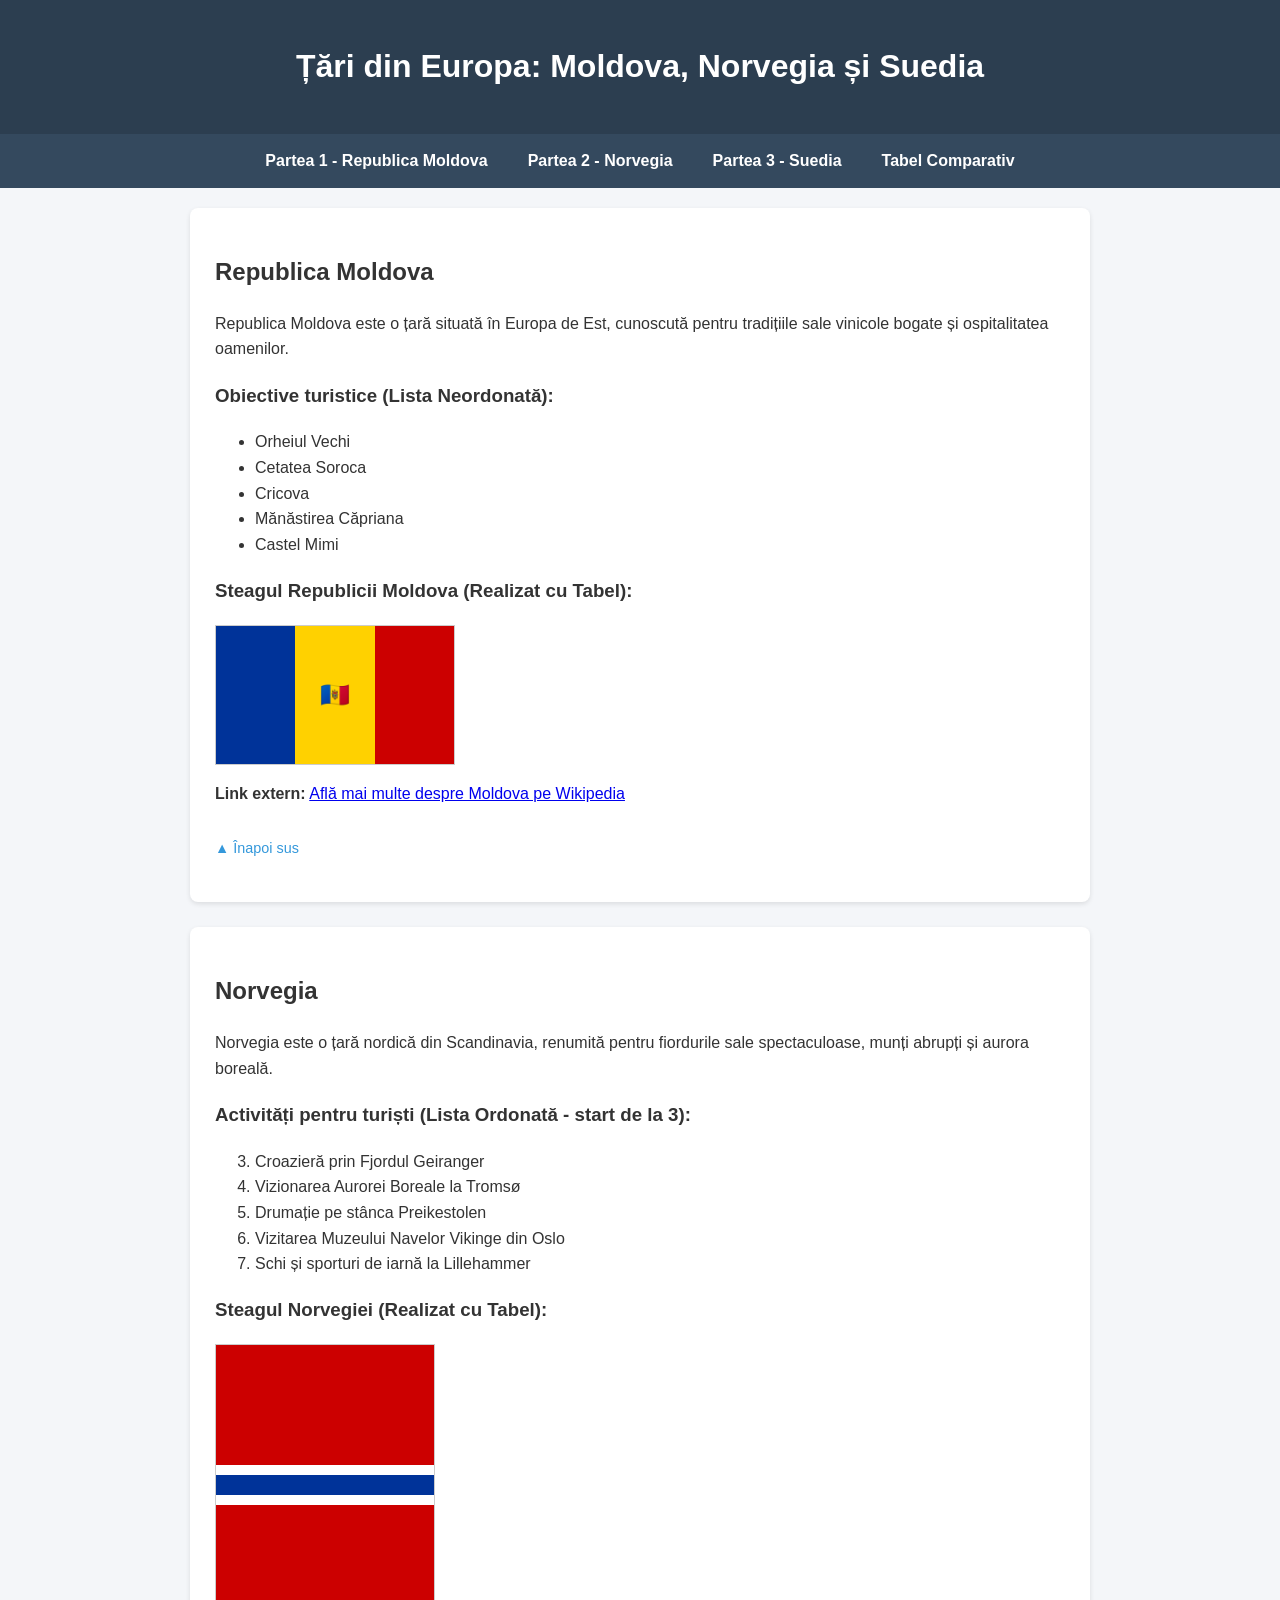
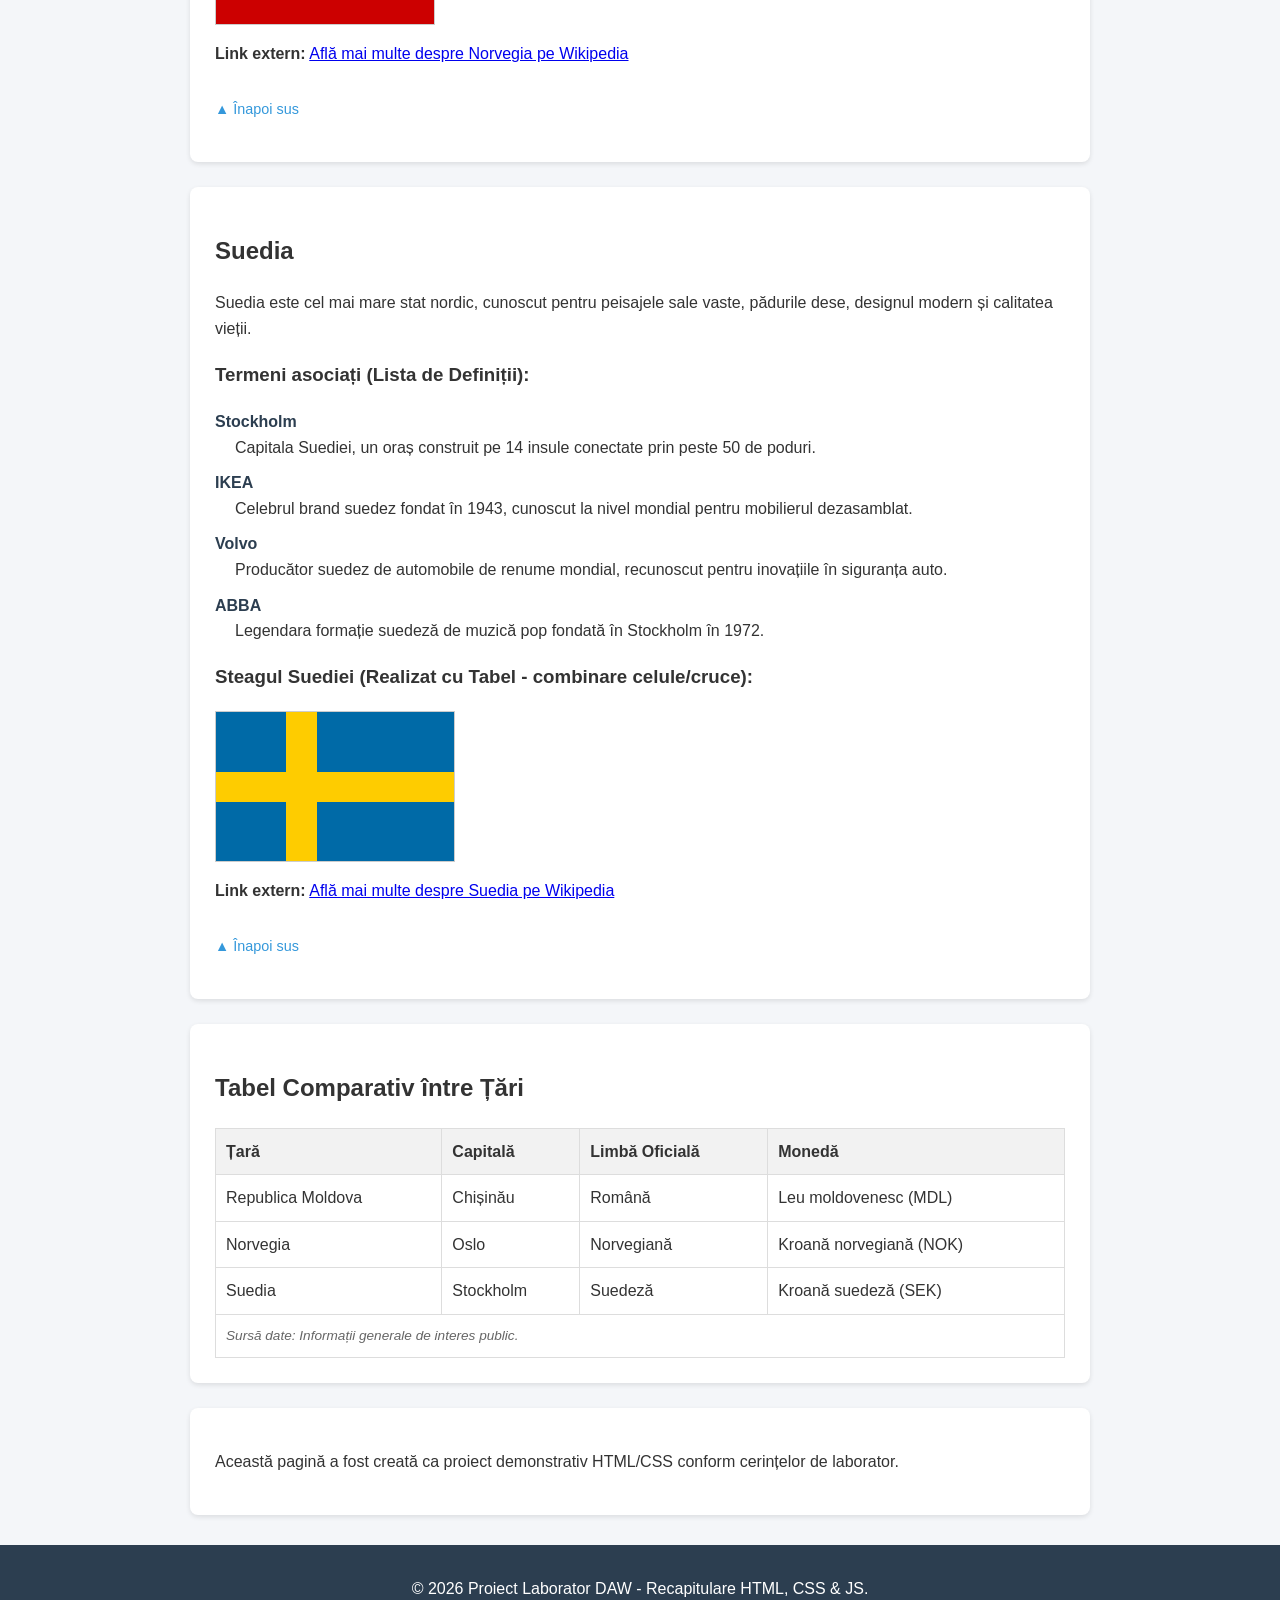
==== lab2/index.html @ 14c373bf "wip" ====
<!DOCTYPE html>
<html lang="ro">
<head>
    <meta charset="UTF-8">
    <meta name="viewport" content="width=device-width, initial-scale=1.0">
    <title>Informații despre Țări - Moldova, Norvegia, Suedia</title>
    <link rel="stylesheet" href="style.css">
</head>
<body>

    <header id="top">
        <h1>Țări din Europa: Moldova, Norvegia și Suedia</h1>
    </header>

    
    <nav>
        <ul>
            <li><a href="#moldova">Partea 1 - Republica Moldova</a></li>
            <li><a href="#norvegia">Partea 2 - Norvegia</a></li>
            <li><a href="#suedia">Partea 3 - Suedia</a></li>
            <li><a href="#comparatie">Tabel Comparativ</a></li>
        </ul>
    </nav>

    
    <div class="container">

        
        <div id="moldova" class="country-card">
            <section>
                <h2>Republica Moldova</h2>
                <p>Republica Moldova este o țară situată în Europa de Est, cunoscută pentru tradițiile sale vinicole bogate și ospitalitatea oamenilor.</p>
                
                <h3>Obiective turistice (Lista Neordonată):</h3>
                <ul>
                    <li>Orheiul Vechi</li>
                    <li>Cetatea Soroca</li>
                    <li>Cricova</li>
                    <li>Mănăstirea Căpriana</li>
                    <li>Castel Mimi</li>
                </ul>

                <h3>Steagul Republicii Moldova (Realizat cu Tabel):</h3>
                <table class="flag flag-moldova">
                    <tr>
                        <td class="blue"></td>
                        <td class="yellow"><span class="emblem">🇲🇩</span></td>
                        <td class="red"></td>
                    </tr>
                </table>

                <p><strong>Link extern:</strong> <a href="https://ro.wikipedia.org/wiki/Republica_Moldova" target="_blank">Află mai multe despre Moldova pe Wikipedia</a></p>
                
                <p><a href="#top" class="back-top">▲ Înapoi sus</a></p>
            </section>
        </div>

        <!-- DIV 2: Partea 2 - Norvegia -->
        <div id="norvegia" class="country-card">
            <section>
                <h2>Norvegia</h2>
                <p>Norvegia este o țară nordică din Scandinavia, renumită pentru fiordurile sale spectaculoase, munți abrupți și aurora boreală.</p>
                
                <h3>Activități pentru turiști (Lista Ordonată - start de la 3):</h3>
                <ol start="3">
                    <li>Croazieră prin Fjordul Geiranger</li>
                    <li>Vizionarea Aurorei Boreale la Tromsø</li>
                    <li>Drumație pe stânca Preikestolen</li>
                    <li>Vizitarea Muzeului Navelor Vikinge din Oslo</li>
                    <li>Schi și sporturi de iarnă la Lillehammer</li>
                </ol>

                <h3>Steagul Norvegiei (Realizat cu Tabel):</h3>
                <table class="flag flag-norway">
                    <tr class="r1"><td class="red"></td><td class="red"></td><td class="white"></td><td class="blue"></td><td class="white"></td><td class="red"></td><td class="red"></td></tr>
                    <tr class="r1"><td class="red"></td><td class="red"></td><td class="white"></td><td class="blue"></td><td class="white"></td><td class="red"></td><td class="red"></td></tr>
                    <tr class="r-cross-w"><td class="white" colspan="7"></td></tr>
                    <tr class="r-cross-b"><td class="blue" colspan="7"></td></tr>
                    <tr class="r-cross-w"><td class="white" colspan="7"></td></tr>
                    <tr class="r1"><td class="red"></td><td class="red"></td><td class="white"></td><td class="blue"></td><td class="white"></td><td class="red"></td><td class="red"></td></tr>
                    <tr class="r1"><td class="red"></td><td class="red"></td><td class="white"></td><td class="blue"></td><td class="white"></td><td class="red"></td><td class="red"></td></tr>
                </table>

                <p><strong>Link extern:</strong> <a href="https://ro.wikipedia.org/wiki/Norvegia" target="_blank">Află mai multe despre Norvegia pe Wikipedia</a></p>
                
                <p><a href="#top" class="back-top">▲ Înapoi sus</a></p>
            </section>
        </div>

        <div id="suedia" class="country-card">
            <section>
                <h2>Suedia</h2>
                <p>Suedia este cel mai mare stat nordic, cunoscut pentru peisajele sale vaste, pădurile dese, designul modern și calitatea vieții.</p>
                
                <h3>Termeni asociați (Lista de Definiții):</h3>
                <dl>
                    <dt>Stockholm</dt>
                    <dd>Capitala Suediei, un oraș construit pe 14 insule conectate prin peste 50 de poduri.</dd>
                    
                    <dt>IKEA</dt>
                    <dd>Celebrul brand suedez fondat în 1943, cunoscut la nivel mondial pentru mobilierul dezasamblat.</dd>
                    
                    <dt>Volvo</dt>
                    <dd>Producător suedez de automobile de renume mondial, recunoscut pentru inovațiile în siguranța auto.</dd>
                    
                    <dt>ABBA</dt>
                    <dd>Legendara formație suedeză de muzică pop fondată în Stockholm în 1972.</dd>
                </dl>

                <h3>Steagul Suediei (Realizat cu Tabel - combinare celule/cruce):</h3>
                <table class="flag flag-sweden">
                    <tr class="row-top">
                        <td class="sw-blue"></td>
                        <td class="sw-yellow"></td>
                        <td class="sw-blue"></td>
                    </tr>
                    <tr class="row-middle">
                        <td class="sw-yellow" colspan="3"></td>
                    </tr>
                    <tr class="row-bottom">
                        <td class="sw-blue"></td>
                        <td class="sw-yellow"></td>
                        <td class="sw-blue"></td>
                    </tr>
                </table>

                <p><strong>Link extern:</strong> <a href="https://ro.wikipedia.org/wiki/Suedia" target="_blank">Află mai multe despre Suedia pe Wikipedia</a></p>
                
                <p><a href="#top" class="back-top">▲ Înapoi sus</a></p>
            </section>
        </div>

        <!-- DIV 4: Tabel Comparativ -->
        <div id="comparatie" class="country-card">
            <h2>Tabel Comparativ între Țări</h2>
            <table class="comparison-table">
                <thead>
                    <tr>
                        <th>Țară</th>
                        <th>Capitală</th>
                        <th>Limbă Oficială</th>
                        <th>Monedă</th>
                    </tr>
                </thead>
                <tbody>
                    <tr>
                        <td>Republica Moldova</td>
                        <td>Chișinău</td>
                        <td>Română</td>
                        <td>Leu moldovenesc (MDL)</td>
                    </tr>
                    <tr>
                        <td>Norvegia</td>
                        <td>Oslo</td>
                        <td>Norvegiană</td>
                        <td>Kroană norvegiană (NOK)</td>
                    </tr>
                    <tr>
                        <td>Suedia</td>
                        <td>Stockholm</td>
                        <td>Suedeză</td>
                        <td>Kroană suedeză (SEK)</td>
                    </tr>
                </tbody>
                <tfoot>
                    <tr>
                        <td colspan="4">Sursă date: Informații generale de interes public.</td>
                    </tr>
                </tfoot>
            </table>
        </div>

        <div class="country-card extra-info">
            <p>Această pagină a fost creată ca proiect demonstrativ HTML/CSS conform cerințelor de laborator.</p>
        </div>

    </div>

    <footer>
        <p>&copy; 2026 Proiect Laborator DAW - Recapitulare HTML, CSS & JS.</p>
    </footer>

    <script src="script.js"></script>
</body>
</html>
---- lab2/style.css ----
body {
    font-family: Arial, sans-serif;
    margin: 0;
    padding: 0;
    background-color: #f4f6f9;
    color: #333;
    line-height: 1.6;
}

header {
    background-color: #2c3e50;
    color: #ffffff;
    text-align: center;
    padding: 20px;
}

nav {
    background-color: #34495e;
    position: sticky;
    top: 0;
    z-index: 1000;
}

nav ul {
    list-style: none;
    margin: 0;
    padding: 0;
    display: flex;
    justify-content: center;
}

nav ul li a {
    display: block;
    color: white;
    padding: 14px 20px;
    text-decoration: none;
    font-weight: bold;
}

nav ul li a:hover {
    background-color: #1abc9c;
}

.container {
    max-width: 900px;
    margin: 20px auto;
    padding: 0 15px;
}

.country-card {
    background: #ffffff;
    border-radius: 8px;
    padding: 25px;
    margin-bottom: 25px;
    box-shadow: 0 2px 5px rgba(0,0,0,0.1);
}

dt {
    font-weight: bold;
    color: #2c3e50;
    margin-top: 10px;
}

dd {
    margin-left: 20px;
    margin-bottom: 10px;
}

.back-top {
    display: inline-block;
    margin-top: 15px;
    color: #3498db;
    text-decoration: none;
    font-size: 0.9em;
}

.flag {
    border-collapse: collapse;
    margin: 15px 0;
    border: 1px solid #ccc;
}

.flag-moldova {
    width: 240px;
    height: 140px;
}
.flag-moldova td {
    width: 33.33%;
    text-align: center;
}
.blue { background-color: #003399; }
.yellow { background-color: #FFD100; }
.red { background-color: #CC0000; }
.emblem { font-size: 24px; }

.flag-norway {
    width: 220px;
    height: 160px;
}
.flag-norway td {
    padding: 0;
}
.flag-norway tr.r1 { height: 60px; }
.flag-norway tr.r-cross-w { height: 10px; }
.flag-norway tr.r-cross-b { height: 20px; }
.white { background-color: #ffffff; }

.flag-sweden {
    width: 240px;
    height: 150px;
}
.sw-blue { background-color: #006AA7; }
.sw-yellow { background-color: #FECC00; }
.flag-sweden .row-top, .flag-sweden .row-bottom { height: 60px; }
.flag-sweden .row-middle { height: 30px; }
.flag-sweden td:nth-child(1) { width: 70px; }
.flag-sweden td:nth-child(2) { width: 30px; }
.flag-sweden td:nth-child(3) { width: 140px; }

.comparison-table {
    width: 100%;
    border-collapse: collapse;
    margin-top: 15px;
}
.comparison-table th, .comparison-table td {
    border: 1px solid #ddd;
    padding: 10px;
    text-align: left;
}
.comparison-table th {
    background-color: #f2f2f2;
}
.comparison-table tfoot td {
    font-style: italic;
    font-size: 0.85em;
    color: #666;
}

footer {
    background-color: #2c3e50;
    color: white;
    text-align: center;
    padding: 15px;
    margin-top: 30px;
}
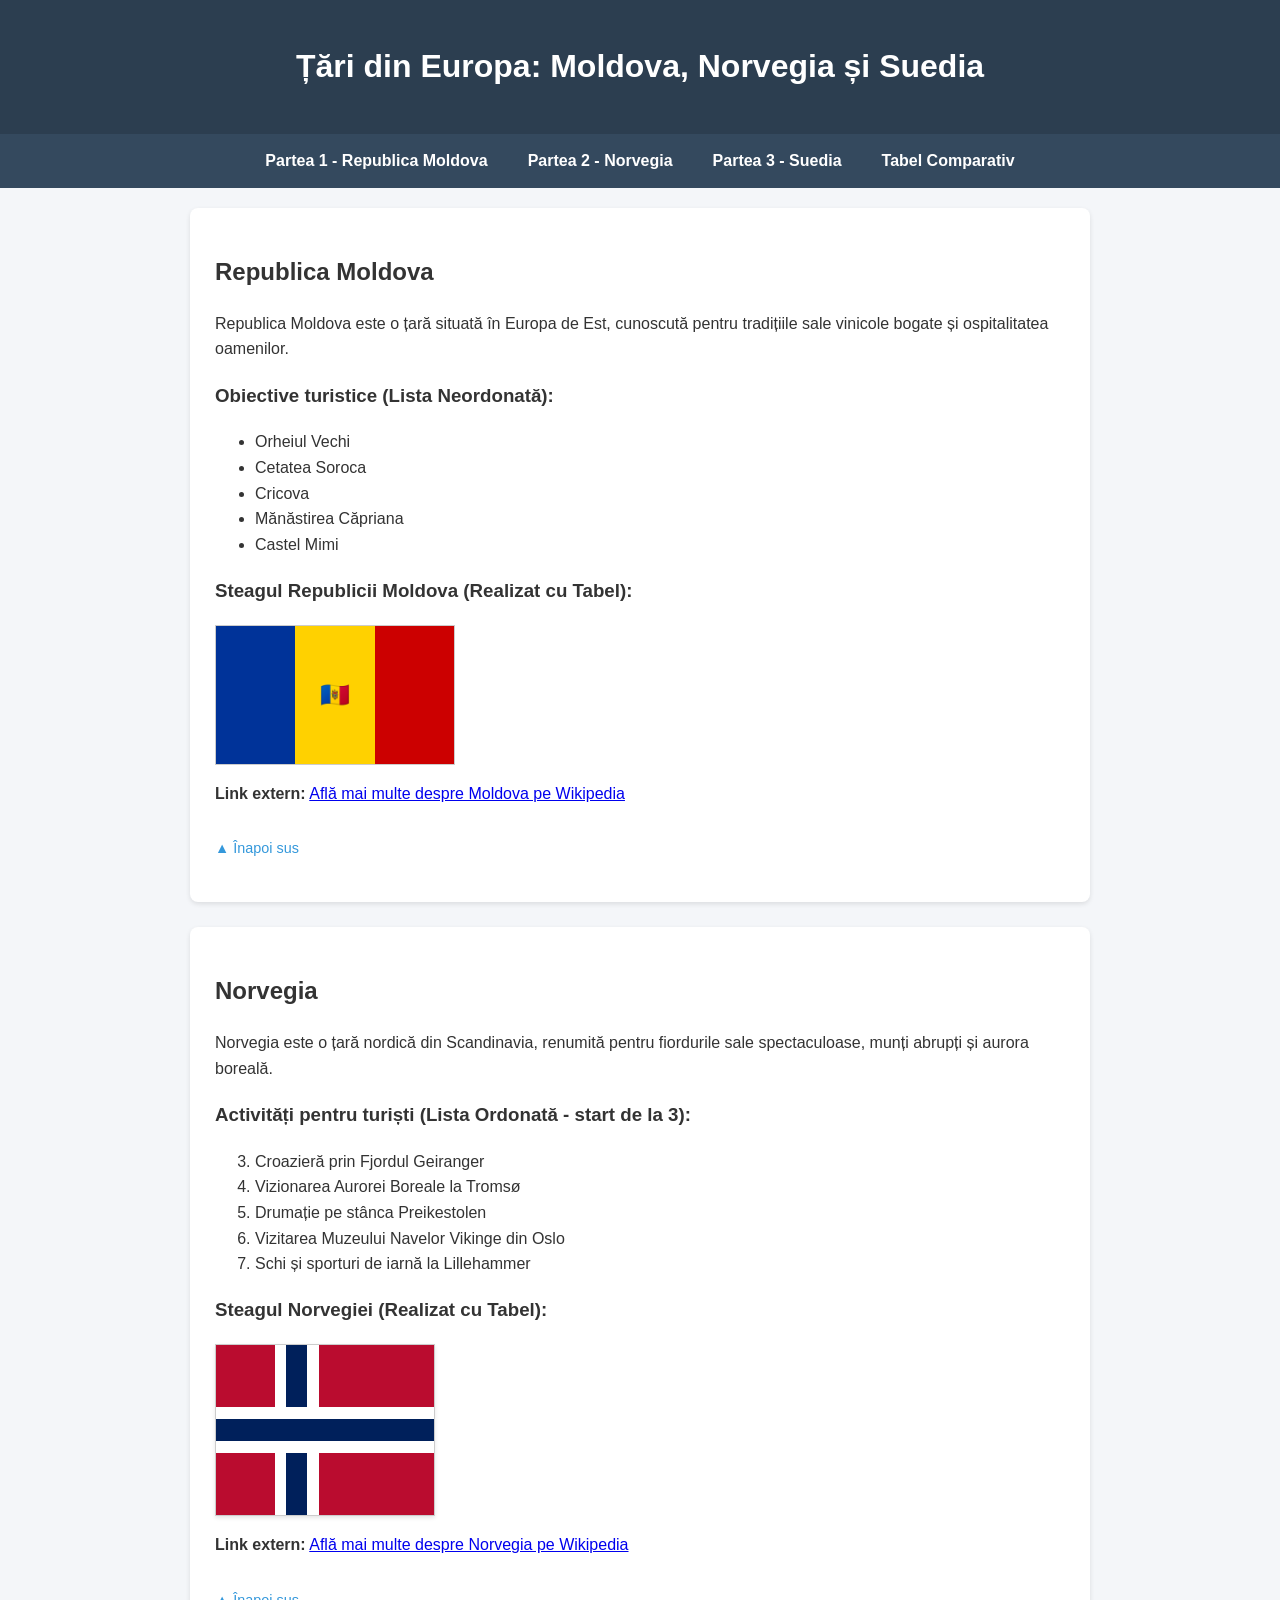
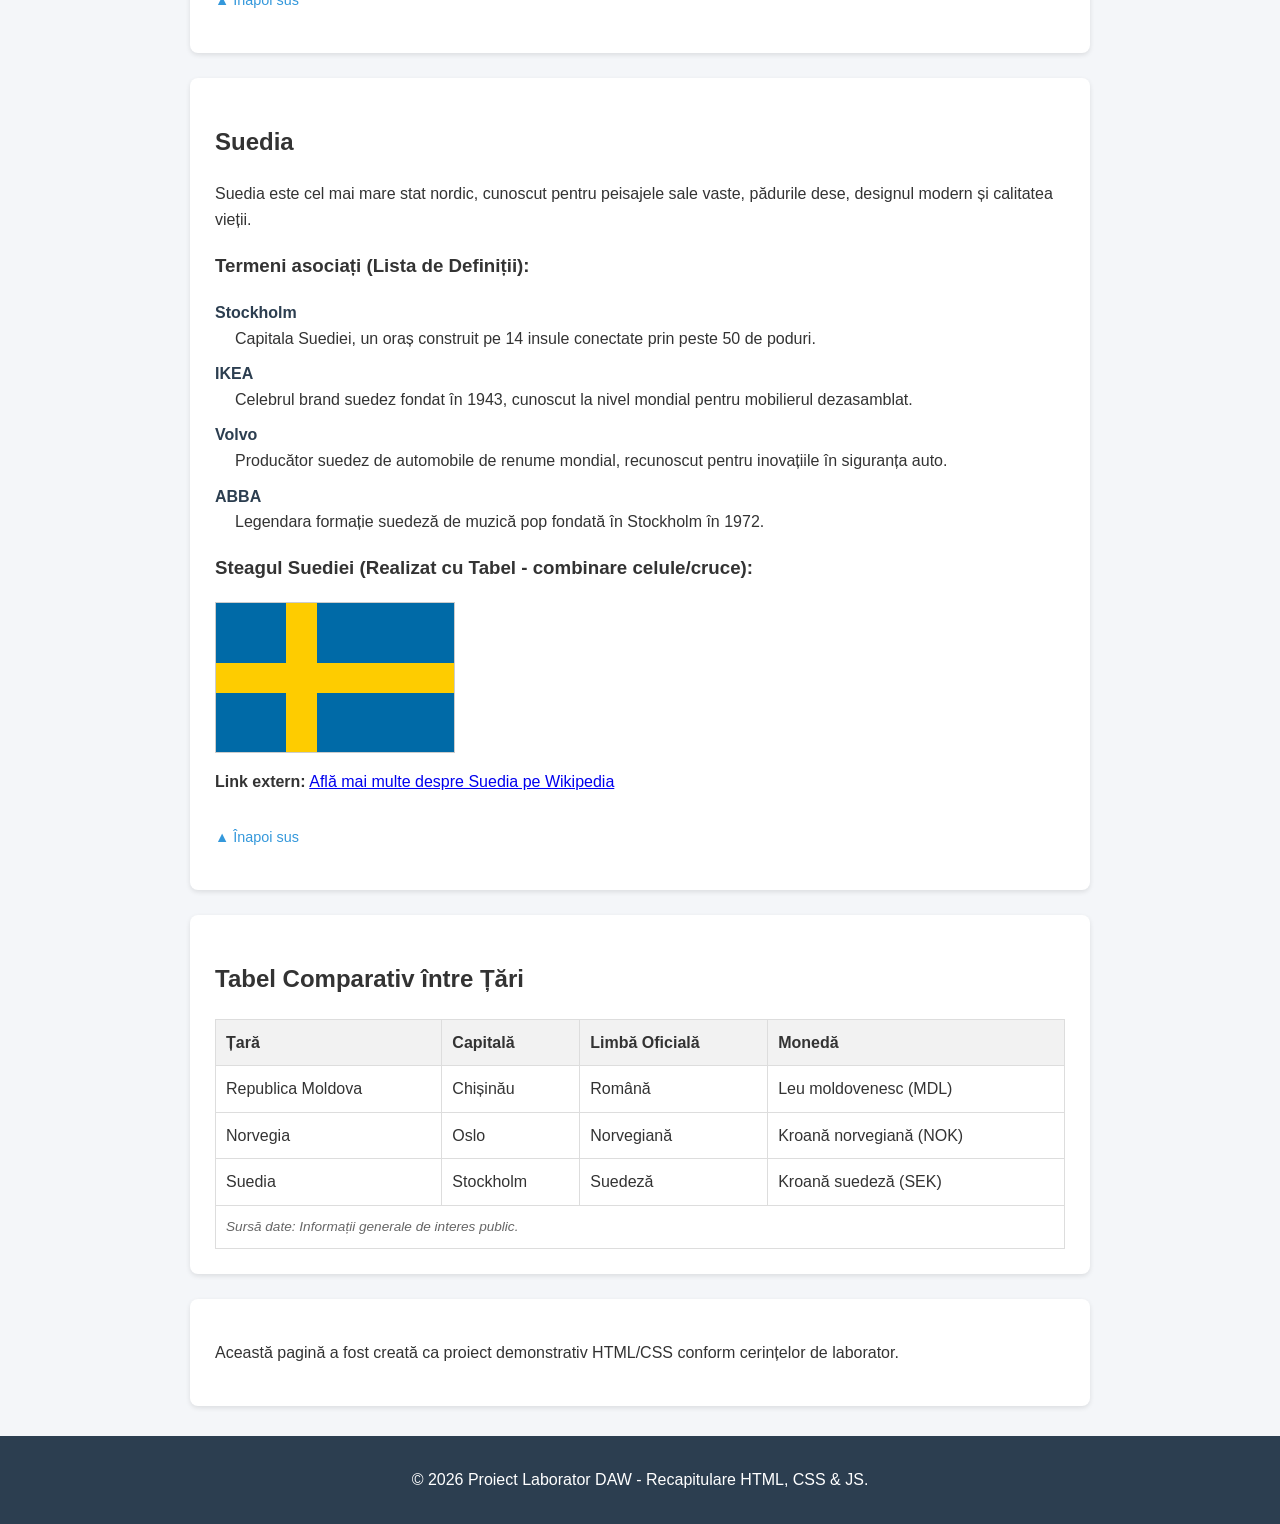
==== commit f4ad39c1: "modifications" ====
--- a/lab2/index.html
+++ b/lab2/index.html
@@ -25,7 +25,7 @@
     
     <div class="container">
 
-        
+       
         <div id="moldova" class="country-card">
             <section>
                 <h2>Republica Moldova</h2>
@@ -70,16 +70,32 @@
                     <li>Schi și sporturi de iarnă la Lillehammer</li>
                 </ol>
 
-                <h3>Steagul Norvegiei (Realizat cu Tabel):</h3>
-                <table class="flag flag-norway">
-                    <tr class="r1"><td class="red"></td><td class="red"></td><td class="white"></td><td class="blue"></td><td class="white"></td><td class="red"></td><td class="red"></td></tr>
-                    <tr class="r1"><td class="red"></td><td class="red"></td><td class="white"></td><td class="blue"></td><td class="white"></td><td class="red"></td><td class="red"></td></tr>
-                    <tr class="r-cross-w"><td class="white" colspan="7"></td></tr>
-                    <tr class="r-cross-b"><td class="blue" colspan="7"></td></tr>
-                    <tr class="r-cross-w"><td class="white" colspan="7"></td></tr>
-                    <tr class="r1"><td class="red"></td><td class="red"></td><td class="white"></td><td class="blue"></td><td class="white"></td><td class="red"></td><td class="red"></td></tr>
-                    <tr class="r1"><td class="red"></td><td class="red"></td><td class="white"></td><td class="blue"></td><td class="white"></td><td class="red"></td><td class="red"></td></tr>
-                </table>
+               <h3>Steagul Norvegiei (Realizat cu Tabel):</h3>
+<table class="flag-norway">
+    <tr>
+        <td class="bg-red w-red-left h-top"></td>
+        <td class="bg-white w-white-v"></td>
+        <td class="bg-blue w-blue-v"></td>
+        <td class="bg-white w-white-v"></td>
+        <td class="bg-red w-red-right h-top"></td>
+    </tr>
+    <tr>
+        <td class="bg-white h-white-h" colspan="5"></td>
+    </tr>
+    <tr>
+        <td class="bg-blue h-blue-h" colspan="5"></td>
+    </tr>
+    <tr>
+        <td class="bg-white h-white-h" colspan="5"></td>
+    </tr>
+    <tr>
+        <td class="bg-red w-red-left h-bottom"></td>
+        <td class="bg-white w-white-v"></td>
+        <td class="bg-blue w-blue-v"></td>
+        <td class="bg-white w-white-v"></td>
+        <td class="bg-red w-red-right h-bottom"></td>
+    </tr>
+</table>
 
                 <p><strong>Link extern:</strong> <a href="https://ro.wikipedia.org/wiki/Norvegia" target="_blank">Află mai multe despre Norvegia pe Wikipedia</a></p>
                 
@@ -130,7 +146,6 @@
             </section>
         </div>
 
-        <!-- DIV 4: Tabel Comparativ -->
         <div id="comparatie" class="country-card">
             <h2>Tabel Comparativ între Țări</h2>
             <table class="comparison-table">
--- a/lab2/style.css
+++ b/lab2/style.css
@@ -94,16 +94,27 @@
 .emblem { font-size: 24px; }
 
 .flag-norway {
+    border-collapse: collapse;
     width: 220px;
     height: 160px;
+    margin: 15px 0;
+    border: 1px solid #ccc;
+    box-shadow: 0 2px 4px rgba(0,0,0,0.1);
 }
-.flag-norway td {
-    padding: 0;
-}
-.flag-norway tr.r1 { height: 60px; }
-.flag-norway tr.r-cross-w { height: 10px; }
-.flag-norway tr.r-cross-b { height: 20px; }
-.white { background-color: #ffffff; }
+
+.bg-red { background-color: #BA0C2F; }
+.bg-white { background-color: #FFFFFF; }
+.bg-blue { background-color: #00205B; }
+
+.w-red-left { width: 60px; }
+.w-white-v { width: 10px; }
+.w-blue-v { width: 20px; }
+.w-red-right { width: 120px; }
+
+.h-top { height: 60px; }
+.h-white-h { height: 10px; }
+.h-blue-h { height: 20px; }
+.h-bottom { height: 60px; }
 
 .flag-sweden {
     width: 240px;
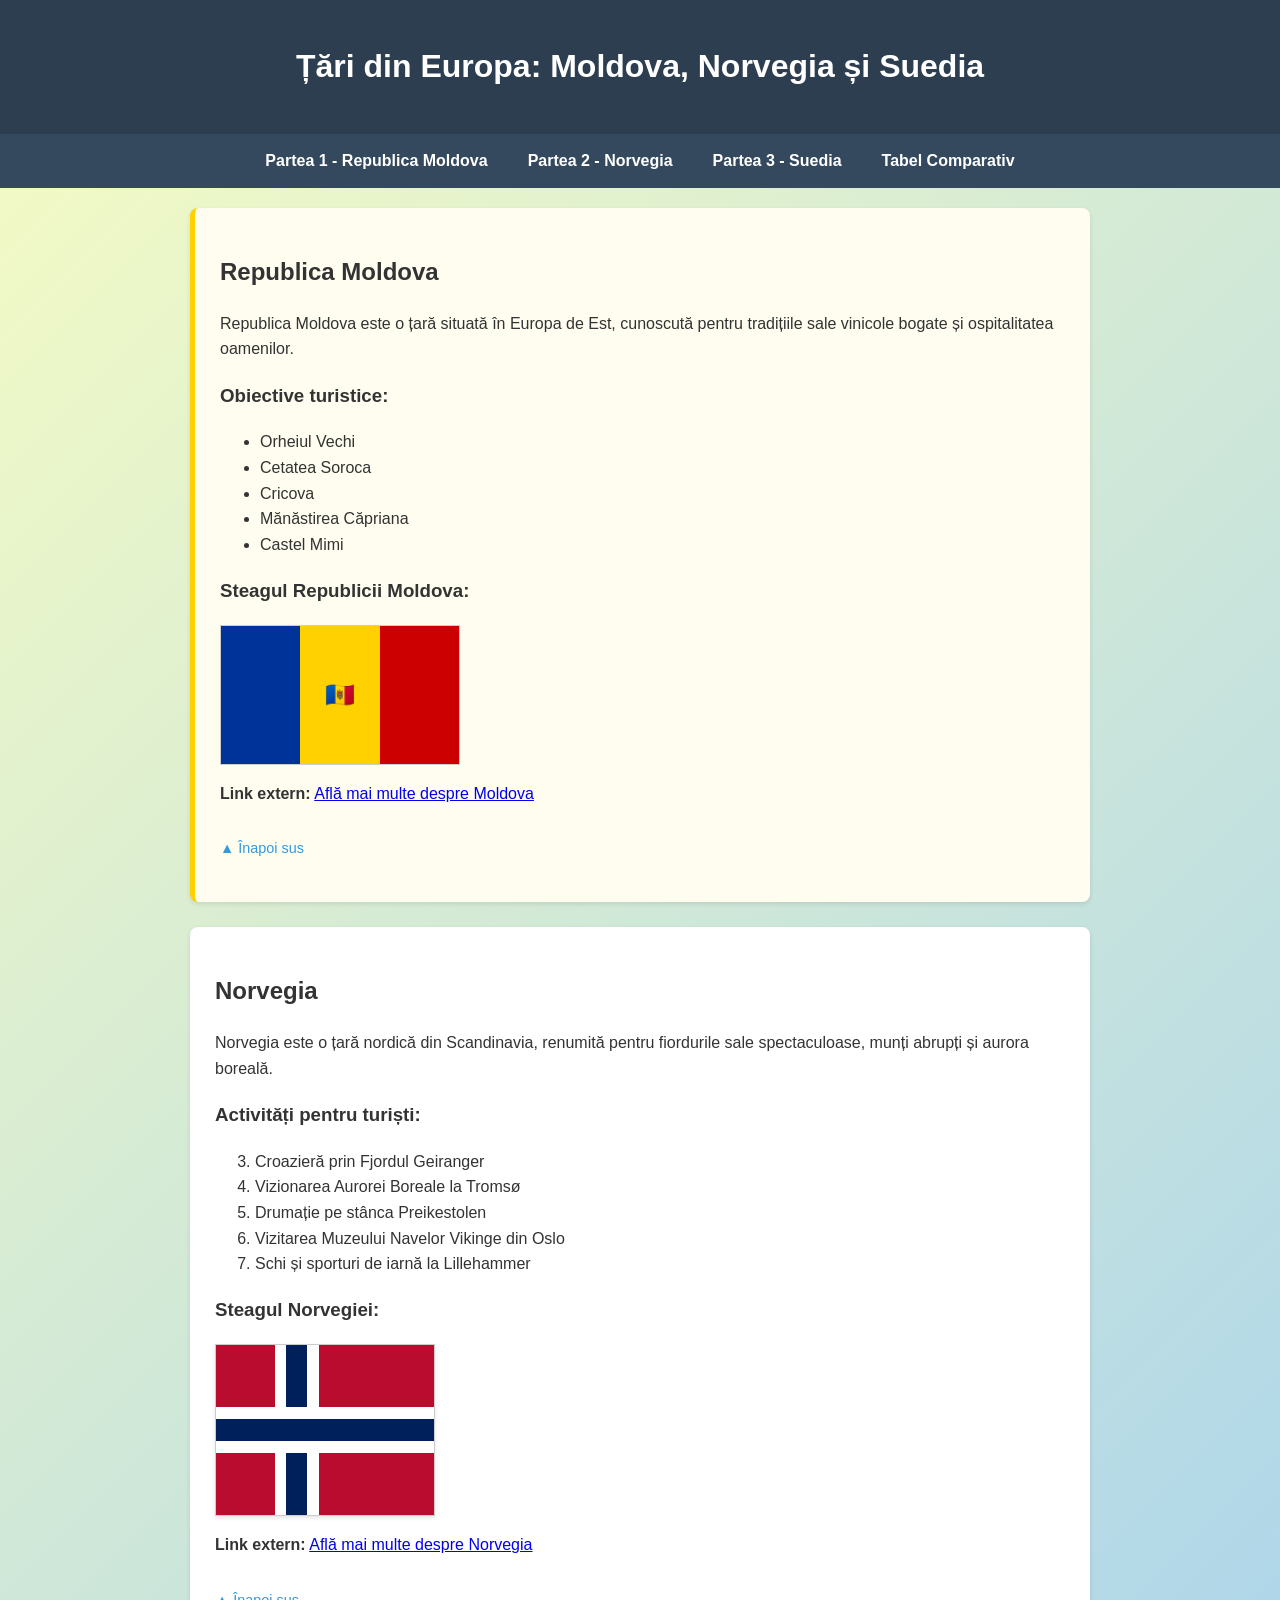
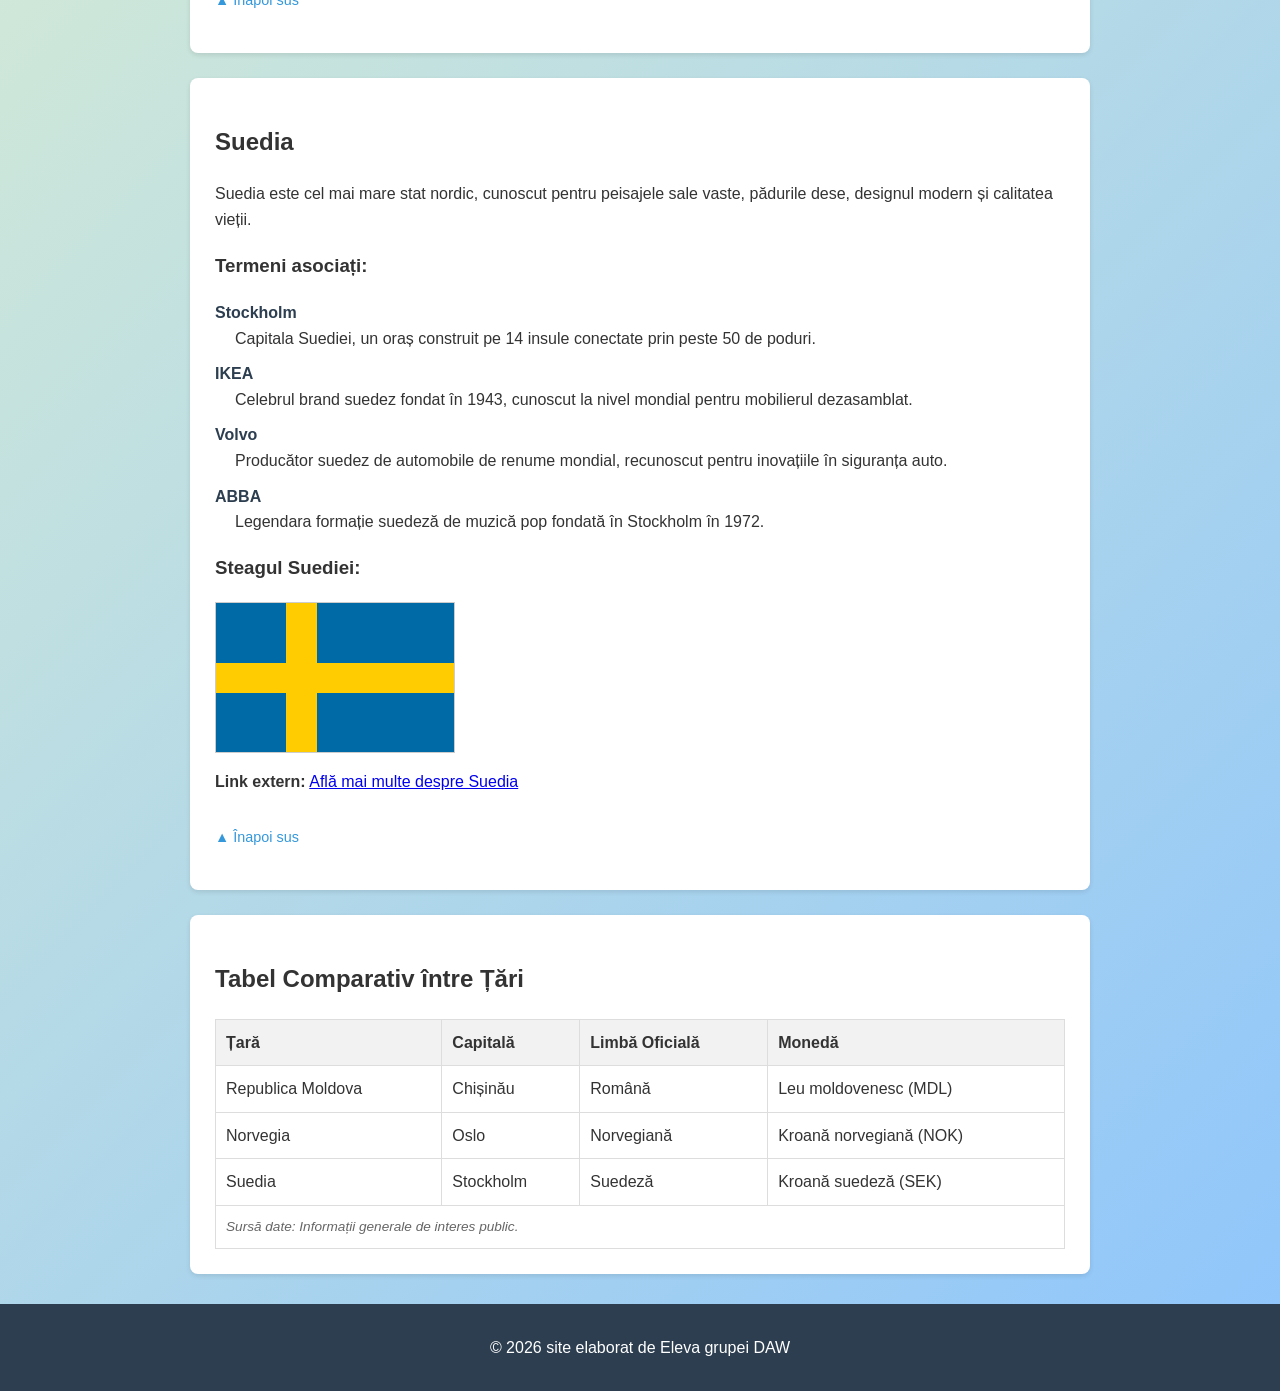
==== commit 28f00808: "wip" ====
--- a/lab2/index.html
+++ b/lab2/index.html
@@ -1,18 +1,20 @@
 <!DOCTYPE html>
 <html lang="ro">
+
 <head>
     <meta charset="UTF-8">
     <meta name="viewport" content="width=device-width, initial-scale=1.0">
     <title>Informații despre Țări - Moldova, Norvegia, Suedia</title>
     <link rel="stylesheet" href="style.css">
 </head>
+
 <body>
 
     <header id="top">
         <h1>Țări din Europa: Moldova, Norvegia și Suedia</h1>
     </header>
 
-    
+
     <nav>
         <ul>
             <li><a href="#moldova">Partea 1 - Republica Moldova</a></li>
@@ -22,16 +24,17 @@
         </ul>
     </nav>
 
-    
+
     <div class="container">
 
-       
+
         <div id="moldova" class="country-card">
             <section>
                 <h2>Republica Moldova</h2>
-                <p>Republica Moldova este o țară situată în Europa de Est, cunoscută pentru tradițiile sale vinicole bogate și ospitalitatea oamenilor.</p>
-                
-                <h3>Obiective turistice (Lista Neordonată):</h3>
+                <p>Republica Moldova este o țară situată în Europa de Est, cunoscută pentru tradițiile sale vinicole
+                    bogate și ospitalitatea oamenilor.</p>
+
+                <h3>Obiective turistice:</h3>
                 <ul>
                     <li>Orheiul Vechi</li>
                     <li>Cetatea Soroca</li>
@@ -40,7 +43,7 @@
                     <li>Castel Mimi</li>
                 </ul>
 
-                <h3>Steagul Republicii Moldova (Realizat cu Tabel):</h3>
+                <h3>Steagul Republicii Moldova:</h3>
                 <table class="flag flag-moldova">
                     <tr>
                         <td class="blue"></td>
@@ -49,19 +52,20 @@
                     </tr>
                 </table>
 
-                <p><strong>Link extern:</strong> <a href="https://ro.wikipedia.org/wiki/Republica_Moldova" target="_blank">Află mai multe despre Moldova pe Wikipedia</a></p>
-                
+                <p><strong>Link extern:</strong> <a href="https://ro.wikipedia.org/wiki/Republica_Moldova"
+                        target="_blank">Află mai multe despre Moldova</a></p>
+
                 <p><a href="#top" class="back-top">▲ Înapoi sus</a></p>
             </section>
         </div>
 
-        <!-- DIV 2: Partea 2 - Norvegia -->
         <div id="norvegia" class="country-card">
             <section>
                 <h2>Norvegia</h2>
-                <p>Norvegia este o țară nordică din Scandinavia, renumită pentru fiordurile sale spectaculoase, munți abrupți și aurora boreală.</p>
-                
-                <h3>Activități pentru turiști (Lista Ordonată - start de la 3):</h3>
+                <p>Norvegia este o țară nordică din Scandinavia, renumită pentru fiordurile sale spectaculoase, munți
+                    abrupți și aurora boreală.</p>
+
+                <h3>Activități pentru turiști:</h3>
                 <ol start="3">
                     <li>Croazieră prin Fjordul Geiranger</li>
                     <li>Vizionarea Aurorei Boreale la Tromsø</li>
@@ -70,35 +74,36 @@
                     <li>Schi și sporturi de iarnă la Lillehammer</li>
                 </ol>
 
-               <h3>Steagul Norvegiei (Realizat cu Tabel):</h3>
-<table class="flag-norway">
-    <tr>
-        <td class="bg-red w-red-left h-top"></td>
-        <td class="bg-white w-white-v"></td>
-        <td class="bg-blue w-blue-v"></td>
-        <td class="bg-white w-white-v"></td>
-        <td class="bg-red w-red-right h-top"></td>
-    </tr>
-    <tr>
-        <td class="bg-white h-white-h" colspan="5"></td>
-    </tr>
-    <tr>
-        <td class="bg-blue h-blue-h" colspan="5"></td>
-    </tr>
-    <tr>
-        <td class="bg-white h-white-h" colspan="5"></td>
-    </tr>
-    <tr>
-        <td class="bg-red w-red-left h-bottom"></td>
-        <td class="bg-white w-white-v"></td>
-        <td class="bg-blue w-blue-v"></td>
-        <td class="bg-white w-white-v"></td>
-        <td class="bg-red w-red-right h-bottom"></td>
-    </tr>
-</table>
-
-                <p><strong>Link extern:</strong> <a href="https://ro.wikipedia.org/wiki/Norvegia" target="_blank">Află mai multe despre Norvegia pe Wikipedia</a></p>
-                
+                <h3>Steagul Norvegiei:</h3>
+                <table class="flag-norway">
+                    <tr>
+                        <td class="bg-red w-red-left h-top"></td>
+                        <td class="bg-white w-white-v"></td>
+                        <td class="bg-blue w-blue-v"></td>
+                        <td class="bg-white w-white-v"></td>
+                        <td class="bg-red w-red-right h-top"></td>
+                    </tr>
+                    <tr>
+                        <td class="bg-white h-white-h" colspan="5"></td>
+                    </tr>
+                    <tr>
+                        <td class="bg-blue h-blue-h" colspan="5"></td>
+                    </tr>
+                    <tr>
+                        <td class="bg-white h-white-h" colspan="5"></td>
+                    </tr>
+                    <tr>
+                        <td class="bg-red w-red-left h-bottom"></td>
+                        <td class="bg-white w-white-v"></td>
+                        <td class="bg-blue w-blue-v"></td>
+                        <td class="bg-white w-white-v"></td>
+                        <td class="bg-red w-red-right h-bottom"></td>
+                    </tr>
+                </table>
+
+                <p><strong>Link extern:</strong> <a href="https://ro.wikipedia.org/wiki/Norvegia" target="_blank">Află
+                        mai multe despre Norvegia</a></p>
+
                 <p><a href="#top" class="back-top">▲ Înapoi sus</a></p>
             </section>
         </div>
@@ -106,24 +111,27 @@
         <div id="suedia" class="country-card">
             <section>
                 <h2>Suedia</h2>
-                <p>Suedia este cel mai mare stat nordic, cunoscut pentru peisajele sale vaste, pădurile dese, designul modern și calitatea vieții.</p>
-                
-                <h3>Termeni asociați (Lista de Definiții):</h3>
+                <p>Suedia este cel mai mare stat nordic, cunoscut pentru peisajele sale vaste, pădurile dese, designul
+                    modern și calitatea vieții.</p>
+
+                <h3>Termeni asociați:</h3>
                 <dl>
                     <dt>Stockholm</dt>
                     <dd>Capitala Suediei, un oraș construit pe 14 insule conectate prin peste 50 de poduri.</dd>
-                    
+
                     <dt>IKEA</dt>
-                    <dd>Celebrul brand suedez fondat în 1943, cunoscut la nivel mondial pentru mobilierul dezasamblat.</dd>
-                    
+                    <dd>Celebrul brand suedez fondat în 1943, cunoscut la nivel mondial pentru mobilierul dezasamblat.
+                    </dd>
+
                     <dt>Volvo</dt>
-                    <dd>Producător suedez de automobile de renume mondial, recunoscut pentru inovațiile în siguranța auto.</dd>
-                    
+                    <dd>Producător suedez de automobile de renume mondial, recunoscut pentru inovațiile în siguranța
+                        auto.</dd>
+
                     <dt>ABBA</dt>
                     <dd>Legendara formație suedeză de muzică pop fondată în Stockholm în 1972.</dd>
                 </dl>
 
-                <h3>Steagul Suediei (Realizat cu Tabel - combinare celule/cruce):</h3>
+                <h3>Steagul Suediei:</h3>
                 <table class="flag flag-sweden">
                     <tr class="row-top">
                         <td class="sw-blue"></td>
@@ -140,8 +148,9 @@
                     </tr>
                 </table>
 
-                <p><strong>Link extern:</strong> <a href="https://ro.wikipedia.org/wiki/Suedia" target="_blank">Află mai multe despre Suedia pe Wikipedia</a></p>
-                
+                <p><strong>Link extern:</strong> <a href="https://ro.wikipedia.org/wiki/Suedia" target="_blank">Află mai
+                        multe despre Suedia</a></p>
+
                 <p><a href="#top" class="back-top">▲ Înapoi sus</a></p>
             </section>
         </div>
@@ -185,16 +194,15 @@
             </table>
         </div>
 
-        <div class="country-card extra-info">
-            <p>Această pagină a fost creată ca proiect demonstrativ HTML/CSS conform cerințelor de laborator.</p>
-        </div>
+       
 
     </div>
 
     <footer>
-        <p>&copy; 2026 Proiect Laborator DAW - Recapitulare HTML, CSS & JS.</p>
+        <p>&copy; 2026 site elaborat de Eleva grupei DAW</p>
     </footer>
 
     <script src="script.js"></script>
 </body>
+
 </html>
--- a/lab2/style.css
+++ b/lab2/style.css
@@ -5,6 +5,8 @@
     background-color: #f4f6f9;
     color: #333;
     line-height: 1.6;
+    background: linear-gradient(135deg, #f6fcc3 0%, #8ec5fc 100%);
+    min-height: 100vh;
 }
 
 header {
@@ -116,6 +118,11 @@
 .h-blue-h { height: 20px; }
 .h-bottom { height: 60px; }
 
+#moldova {
+    background-color: #fffdf0;
+    border-left: 5px solid #FFD100;
+}
+
 .flag-sweden {
     width: 240px;
     height: 150px;
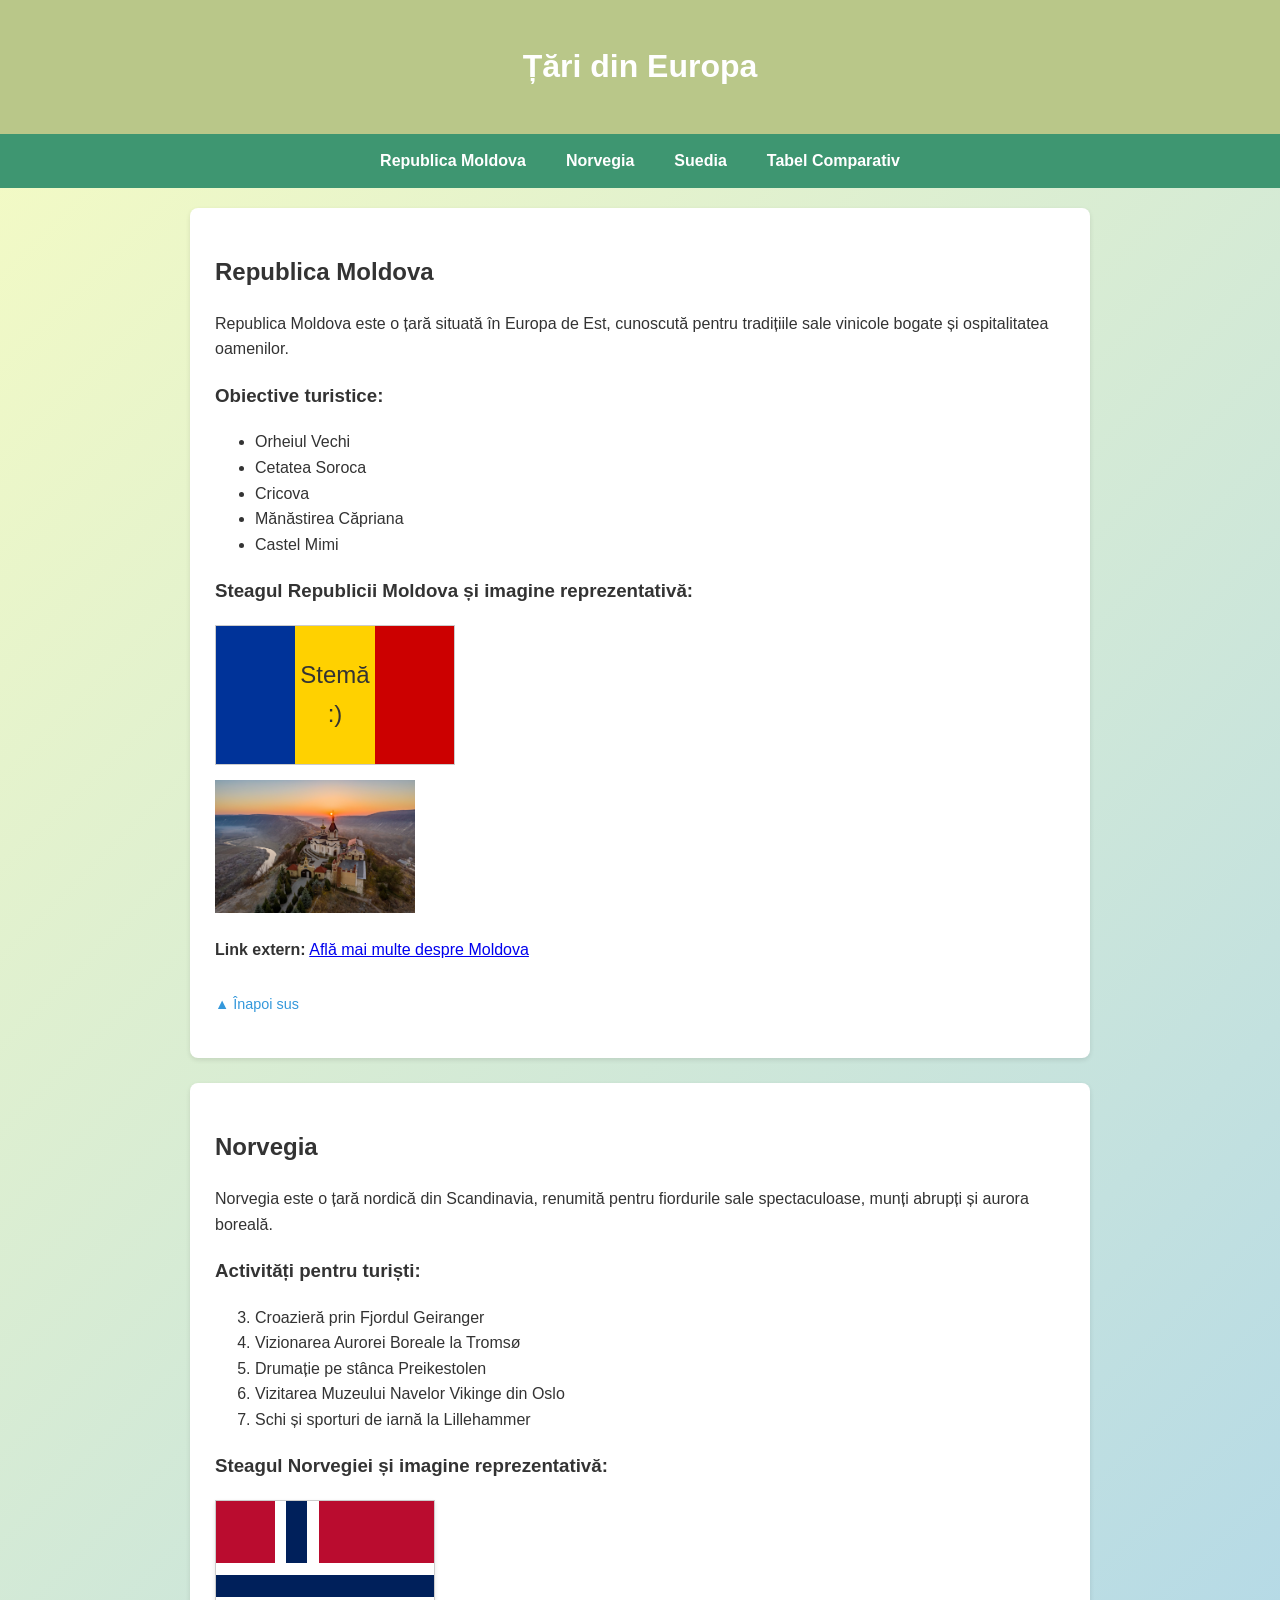
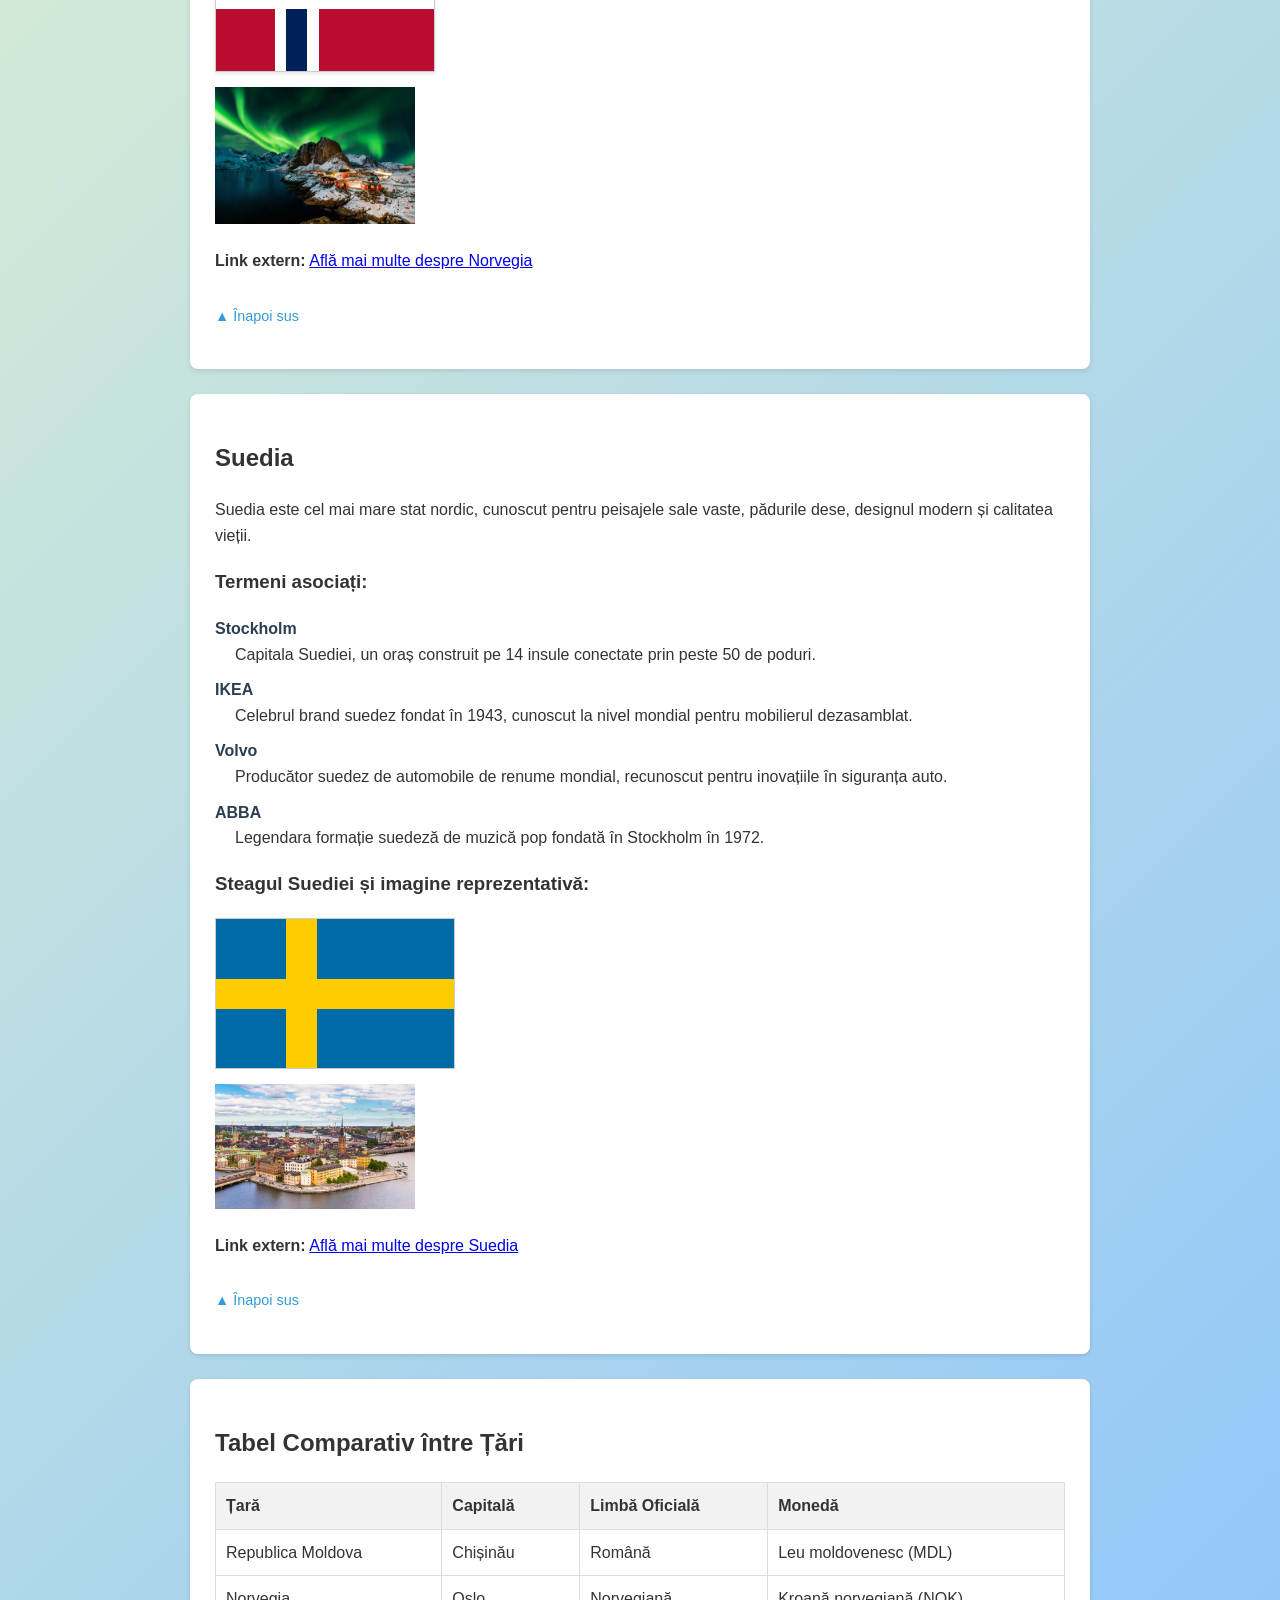
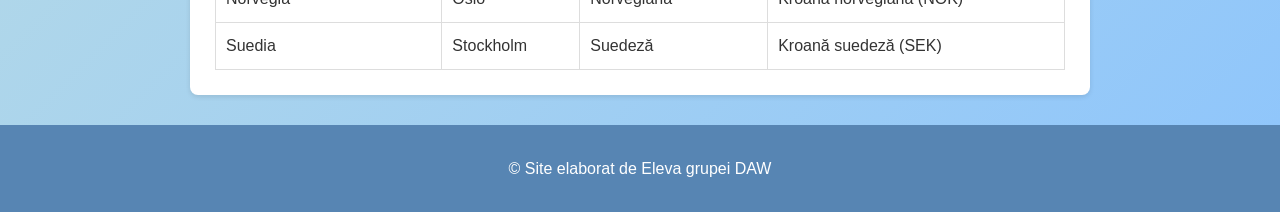
==== commit 49bfa79b: "last changes" ====
--- a/lab2/index.html
+++ b/lab2/index.html
@@ -11,22 +11,21 @@
 <body>
 
     <header id="top">
-        <h1>Țări din Europa: Moldova, Norvegia și Suedia</h1>
+        <h1>Țări din Europa</h1>
     </header>
 
 
     <nav>
         <ul>
-            <li><a href="#moldova">Partea 1 - Republica Moldova</a></li>
-            <li><a href="#norvegia">Partea 2 - Norvegia</a></li>
-            <li><a href="#suedia">Partea 3 - Suedia</a></li>
+            <li><a href="#moldova">Republica Moldova</a></li>
+            <li><a href="#norvegia">Norvegia</a></li>
+            <li><a href="#suedia">Suedia</a></li>
             <li><a href="#comparatie">Tabel Comparativ</a></li>
         </ul>
     </nav>
 
 
     <div class="container">
-
 
         <div id="moldova" class="country-card">
             <section>
@@ -43,14 +42,18 @@
                     <li>Castel Mimi</li>
                 </ul>
 
-                <h3>Steagul Republicii Moldova:</h3>
-                <table class="flag flag-moldova">
-                    <tr>
-                        <td class="blue"></td>
-                        <td class="yellow"><span class="emblem">🇲🇩</span></td>
-                        <td class="red"></td>
-                    </tr>
-                </table>
+                <h3>Steagul Republicii Moldova și imagine reprezentativă:</h3>
+                <div class="flag-and-image-container">
+                    <table class="flag flag-moldova">
+                        <tr>
+                            <td class="blue"></td>
+                            <td class="yellow"><span class="emblem">Stemă :)</span></td>
+                            <td class="red"></td>
+                        </tr>
+                    </table>
+                    <img src="R.Moldova.jpg" alt="Peisaj Republica Moldova - Orheiul Vechi" class="flag-country-img"
+                        width="200">
+                </div>
 
                 <p><strong>Link extern:</strong> <a href="https://ro.wikipedia.org/wiki/Republica_Moldova"
                         target="_blank">Află mai multe despre Moldova</a></p>
@@ -74,32 +77,35 @@
                     <li>Schi și sporturi de iarnă la Lillehammer</li>
                 </ol>
 
-                <h3>Steagul Norvegiei:</h3>
-                <table class="flag-norway">
-                    <tr>
-                        <td class="bg-red w-red-left h-top"></td>
-                        <td class="bg-white w-white-v"></td>
-                        <td class="bg-blue w-blue-v"></td>
-                        <td class="bg-white w-white-v"></td>
-                        <td class="bg-red w-red-right h-top"></td>
-                    </tr>
-                    <tr>
-                        <td class="bg-white h-white-h" colspan="5"></td>
-                    </tr>
-                    <tr>
-                        <td class="bg-blue h-blue-h" colspan="5"></td>
-                    </tr>
-                    <tr>
-                        <td class="bg-white h-white-h" colspan="5"></td>
-                    </tr>
-                    <tr>
-                        <td class="bg-red w-red-left h-bottom"></td>
-                        <td class="bg-white w-white-v"></td>
-                        <td class="bg-blue w-blue-v"></td>
-                        <td class="bg-white w-white-v"></td>
-                        <td class="bg-red w-red-right h-bottom"></td>
-                    </tr>
-                </table>
+                <h3>Steagul Norvegiei și imagine reprezentativă:</h3>
+                <div class="flag-and-image-container">
+                    <table class="flag-norway">
+                        <tr>
+                            <td class="bg-red w-red-left h-top"></td>
+                            <td class="bg-white w-white-v"></td>
+                            <td class="bg-blue w-blue-v"></td>
+                            <td class="bg-white w-white-v"></td>
+                            <td class="bg-red w-red-right h-top"></td>
+                        </tr>
+                        <tr>
+                            <td class="bg-white h-white-h" colspan="5"></td>
+                        </tr>
+                        <tr>
+                            <td class="bg-blue h-blue-h" colspan="5"></td>
+                        </tr>
+                        <tr>
+                            <td class="bg-white h-white-h" colspan="5"></td>
+                        </tr>
+                        <tr>
+                            <td class="bg-red w-red-left h-bottom"></td>
+                            <td class="bg-white w-white-v"></td>
+                            <td class="bg-blue w-blue-v"></td>
+                            <td class="bg-white w-white-v"></td>
+                            <td class="bg-red w-red-right h-bottom"></td>
+                        </tr>
+                    </table>
+                    <img src="Norvegia.jpg" alt="Peisaj Norvegia - Fiorduri" class="flag-country-img" width="200">
+                </div>
 
                 <p><strong>Link extern:</strong> <a href="https://ro.wikipedia.org/wiki/Norvegia" target="_blank">Află
                         mai multe despre Norvegia</a></p>
@@ -131,22 +137,25 @@
                     <dd>Legendara formație suedeză de muzică pop fondată în Stockholm în 1972.</dd>
                 </dl>
 
-                <h3>Steagul Suediei:</h3>
-                <table class="flag flag-sweden">
-                    <tr class="row-top">
-                        <td class="sw-blue"></td>
-                        <td class="sw-yellow"></td>
-                        <td class="sw-blue"></td>
-                    </tr>
-                    <tr class="row-middle">
-                        <td class="sw-yellow" colspan="3"></td>
-                    </tr>
-                    <tr class="row-bottom">
-                        <td class="sw-blue"></td>
-                        <td class="sw-yellow"></td>
-                        <td class="sw-blue"></td>
-                    </tr>
-                </table>
+                <h3>Steagul Suediei și imagine reprezentativă:</h3>
+                <div class="flag-and-image-container">
+                    <table class="flag flag-sweden">
+                        <tr class="row-top">
+                            <td class="sw-blue"></td>
+                            <td class="sw-yellow"></td>
+                            <td class="sw-blue"></td>
+                        </tr>
+                        <tr class="row-middle">
+                            <td class="sw-yellow" colspan="3"></td>
+                        </tr>
+                        <tr class="row-bottom">
+                            <td class="sw-blue"></td>
+                            <td class="sw-yellow"></td>
+                            <td class="sw-blue"></td>
+                        </tr>
+                    </table>
+                    <img src="Suedia.jpg" alt="Peisaj Suedia - Stockholm" class="flag-country-img" width="200">
+                </div>
 
                 <p><strong>Link extern:</strong> <a href="https://ro.wikipedia.org/wiki/Suedia" target="_blank">Află mai
                         multe despre Suedia</a></p>
@@ -186,20 +195,13 @@
                         <td>Kroană suedeză (SEK)</td>
                     </tr>
                 </tbody>
-                <tfoot>
-                    <tr>
-                        <td colspan="4">Sursă date: Informații generale de interes public.</td>
-                    </tr>
-                </tfoot>
             </table>
         </div>
 
-       
-
     </div>
 
     <footer>
-        <p>&copy; 2026 site elaborat de Eleva grupei DAW</p>
+        <p>&copy; Site elaborat de Eleva grupei DAW</p>
     </footer>
 
     <script src="script.js"></script>
--- a/lab2/style.css
+++ b/lab2/style.css
@@ -10,14 +10,14 @@
 }
 
 header {
-    background-color: #2c3e50;
+    background-color: #b9c789;
     color: #ffffff;
     text-align: center;
     padding: 20px;
 }
 
 nav {
-    background-color: #34495e;
+    background-color: #3e9671;
     position: sticky;
     top: 0;
     z-index: 1000;
@@ -54,7 +54,7 @@
     border-radius: 8px;
     padding: 25px;
     margin-bottom: 25px;
-    box-shadow: 0 2px 5px rgba(0,0,0,0.1);
+    box-shadow: 0 2px 5px rgba(0, 0, 0, 0.1);
 }
 
 dt {
@@ -86,14 +86,27 @@
     width: 240px;
     height: 140px;
 }
+
 .flag-moldova td {
     width: 33.33%;
     text-align: center;
 }
-.blue { background-color: #003399; }
-.yellow { background-color: #FFD100; }
-.red { background-color: #CC0000; }
-.emblem { font-size: 24px; }
+
+.blue {
+    background-color: #003399;
+}
+
+.yellow {
+    background-color: #FFD100;
+}
+
+.red {
+    background-color: #CC0000;
+}
+
+.emblem {
+    font-size: 24px;
+}
 
 .flag-norway {
     border-collapse: collapse;
@@ -101,53 +114,104 @@
     height: 160px;
     margin: 15px 0;
     border: 1px solid #ccc;
-    box-shadow: 0 2px 4px rgba(0,0,0,0.1);
-}
-
-.bg-red { background-color: #BA0C2F; }
-.bg-white { background-color: #FFFFFF; }
-.bg-blue { background-color: #00205B; }
-
-.w-red-left { width: 60px; }
-.w-white-v { width: 10px; }
-.w-blue-v { width: 20px; }
-.w-red-right { width: 120px; }
-
-.h-top { height: 60px; }
-.h-white-h { height: 10px; }
-.h-blue-h { height: 20px; }
-.h-bottom { height: 60px; }
-
-#moldova {
-    background-color: #fffdf0;
-    border-left: 5px solid #FFD100;
+    box-shadow: 0 2px 4px rgba(0, 0, 0, 0.1);
+}
+
+.bg-red {
+    background-color: #BA0C2F;
+}
+
+.bg-white {
+    background-color: #FFFFFF;
+}
+
+.bg-blue {
+    background-color: #00205B;
+}
+
+.w-red-left {
+    width: 60px;
+}
+
+.w-white-v {
+    width: 10px;
+}
+
+.w-blue-v {
+    width: 20px;
+}
+
+.w-red-right {
+    width: 120px;
+}
+
+.h-top {
+    height: 60px;
+}
+
+.h-white-h {
+    height: 10px;
+}
+
+.h-blue-h {
+    height: 20px;
+}
+
+.h-bottom {
+    height: 60px;
 }
 
 .flag-sweden {
     width: 240px;
     height: 150px;
 }
-.sw-blue { background-color: #006AA7; }
-.sw-yellow { background-color: #FECC00; }
-.flag-sweden .row-top, .flag-sweden .row-bottom { height: 60px; }
-.flag-sweden .row-middle { height: 30px; }
-.flag-sweden td:nth-child(1) { width: 70px; }
-.flag-sweden td:nth-child(2) { width: 30px; }
-.flag-sweden td:nth-child(3) { width: 140px; }
+
+.sw-blue {
+    background-color: #006AA7;
+}
+
+.sw-yellow {
+    background-color: #FECC00;
+}
+
+.flag-sweden .row-top,
+.flag-sweden .row-bottom {
+    height: 60px;
+}
+
+.flag-sweden .row-middle {
+    height: 30px;
+}
+
+.flag-sweden td:nth-child(1) {
+    width: 70px;
+}
+
+.flag-sweden td:nth-child(2) {
+    width: 30px;
+}
+
+.flag-sweden td:nth-child(3) {
+    width: 140px;
+}
 
 .comparison-table {
     width: 100%;
     border-collapse: collapse;
     margin-top: 15px;
 }
-.comparison-table th, .comparison-table td {
+
+.comparison-table th,
+.comparison-table td {
     border: 1px solid #ddd;
     padding: 10px;
     text-align: left;
 }
+
 .comparison-table th {
     background-color: #f2f2f2;
 }
+
 .comparison-table tfoot td {
     font-style: italic;
     font-size: 0.85em;
@@ -155,7 +219,7 @@
 }
 
 footer {
-    background-color: #2c3e50;
+    background-color: #5785b3;
     color: white;
     text-align: center;
     padding: 15px;
